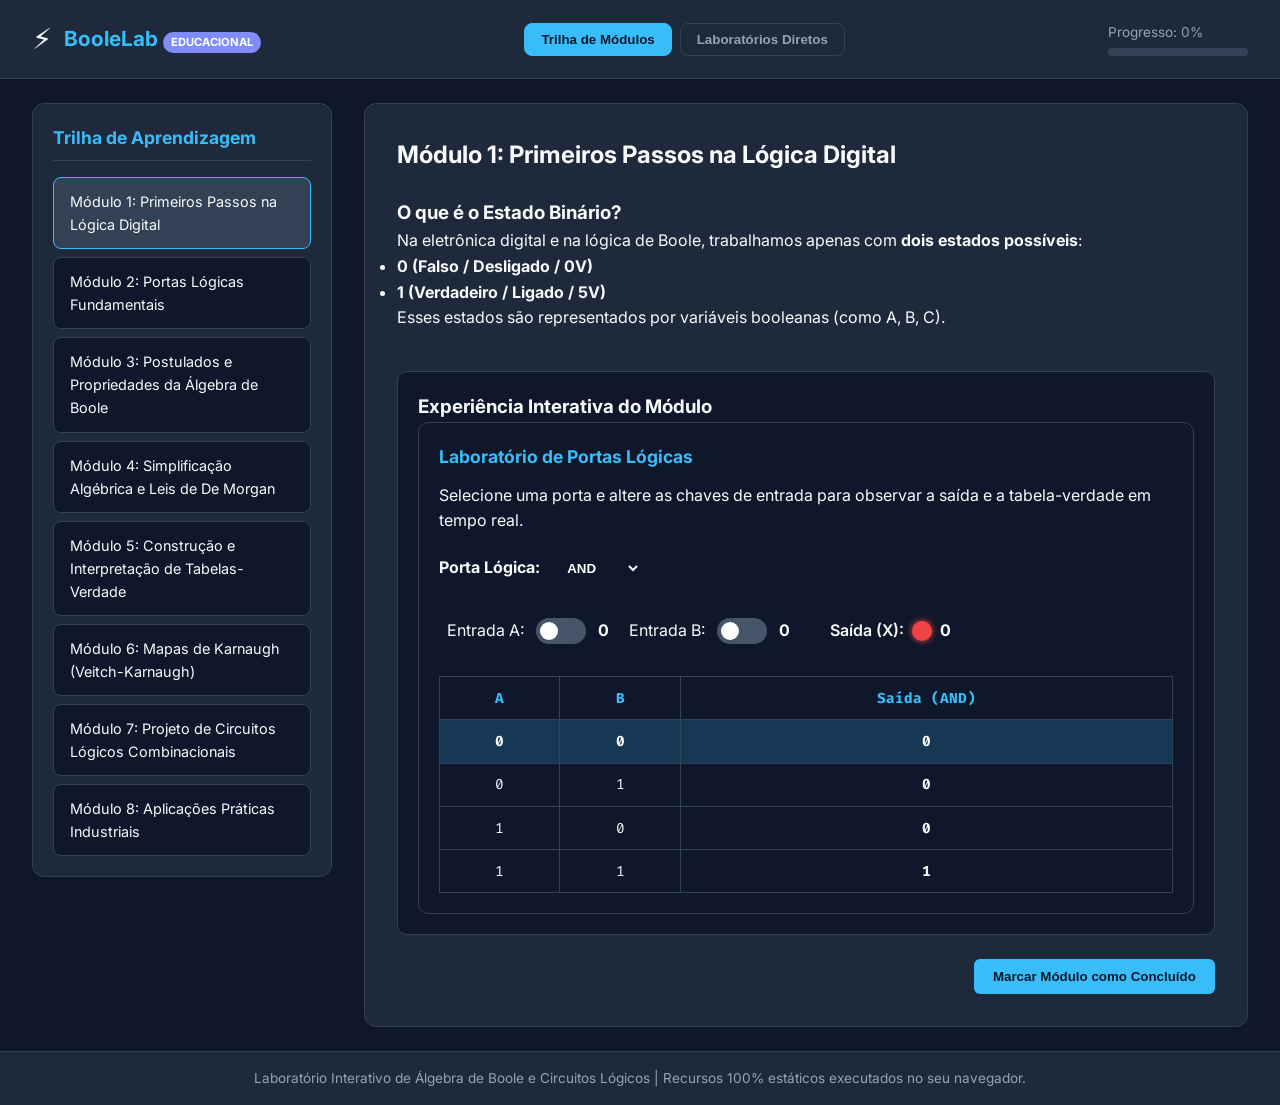
==== index.html @ 73f4a409 "fix: move arquivos para a raiz do repositorio" ====
<!DOCTYPE html>
<html lang="pt-BR">
<head>
  <meta charset="UTF-8">
  <meta name="viewport" content="width=device-width, initial-scale=1.0">
  <title>Laboratório Interativo de Álgebra de Boole e Circuitos Lógicos</title>
  <link rel="stylesheet" href="css/main.css">
  <link rel="stylesheet" href="css/components.css">
  <link rel="stylesheet" href="css/lab.css">
  <link rel="preconnect" href="https://fonts.googleapis.com">
  <link href="https://fonts.googleapis.com/css2?family=Fira+Code:wght@400;600&family=Inter:wght@300;400;600;700&display=swap" rel="stylesheet">
</head>
<body>
  <header class="app-header">
    <div class="logo-container">
      <span class="logo-icon">⚡</span>
      <h1>BooleLab <span class="badge-beta">Educacional</span></h1>
    </div>
    <nav class="top-nav">
      <button id="nav-modules-btn" class="nav-btn active">Trilha de Módulos</button>
      <button id="nav-labs-btn" class="nav-btn">Laboratórios Diretos</button>
    </nav>
    <div class="progress-bar-header">
      <span id="progress-text">Progresso: 0%</span>
      <div class="progress-track">
        <div id="progress-fill" class="progress-fill" style="width: 0%;"></div>
      </div>
    </div>
  </header>

  <main class="app-container">
    <!-- VISÃO 1: TRILHA DE MÓDULOS -->
    <section id="view-modules" class="view-section active">
      <aside class="sidebar-modules">
        <h2>Trilha de Aprendizagem</h2>
        <ul id="module-list" class="module-list">
          <!-- Gerado dinamicamente pelo JS -->
        </ul>
      </aside>

      <article class="content-module" id="module-display">
        <!-- Conteúdo do Módulo Ativo carregado dinamicamente -->
      </article>
    </section>

    <!-- VISÃO 2: LABORATÓRIOS DIRETOS -->
    <section id="view-labs" class="view-section">
      <nav class="lab-tabs">
        <button class="lab-tab-btn active" data-lab="gates">Portas Lógicas</button>
        <button class="lab-tab-btn" data-lab="truth">Tabela-Verdade</button>
        <button class="lab-tab-btn" data-lab="simplifier">Simplificador</button>
        <button class="lab-tab-btn" data-lab="kmap">Mapa de Karnaugh</button>
        <button class="lab-tab-btn" data-lab="circuit">Visualizador de Circuitos</button>
        <button class="lab-tab-btn" data-lab="reservoir">Reservatório de Água</button>
        <button class="lab-tab-btn" data-lab="priority">Prioridade de Máquinas</button>
      </nav>

      <div id="lab-container" class="lab-content-area">
        <!-- Renderização dinâmica do laboratório selecionado -->
      </div>
    </section>
  </main>

  <footer class="app-footer">
    <p>Laboratório Interativo de Álgebra de Boole e Circuitos Lógicos | Recursos 100% estáticos executados no seu navegador.</p>
  </footer>

  <!-- Scripts do Motor Lógico e Dados -->
  <script src="js/logic-engine.js"></script>
  <script src="js/kmap-engine.js"></script>
  <script src="js/progress.js"></script>
  <script src="js/course-data.js"></script>

  <!-- Scripts de Laboratórios Específicos -->
  <script src="js/labs/gates-lab.js"></script>
  <script src="js/labs/truth-builder.js"></script>
  <script src="js/labs/simplifier.js"></script>
  <script src="js/labs/kmap-lab.js"></script>
  <script src="js/labs/circuit-builder.js"></script>
  <script src="js/labs/reservoir-sim.js"></script>
  <script src="js/labs/priority-sim.js"></script>

  <!-- Script Principal da Aplicação -->
  <script src="js/app.js"></script>
</body>
</html>
---- css/main.css ----
:root {
  --bg-dark: #0f172a;
  --bg-card: #1e293b;
  --bg-hover: #334155;
  --primary: #38bdf8;
  --primary-hover: #0284c7;
  --secondary: #818cf8;
  --accent-green: #22c55e;
  --accent-red: #ef4444;
  --text-main: #f8fafc;
  --text-muted: #94a3b8;
  --border-color: #334155;
  --font-sans: 'Inter', system-ui, -apple-system, sans-serif;
  --font-code: 'Fira Code', monospace;
}

* {
  box-sizing: border-box;
  margin: 0;
  padding: 0;
}

body {
  background-color: var(--bg-dark);
  color: var(--text-main);
  font-family: var(--font-sans);
  line-height: 1.6;
  min-height: 100vh;
  display: flex;
  flex-direction: column;
}

.app-header {
  background-color: var(--bg-card);
  border-bottom: 1px solid var(--border-color);
  padding: 1rem 2rem;
  display: flex;
  align-items: center;
  justify-content: space-between;
  flex-wrap: wrap;
  gap: 1rem;
}

.logo-container {
  display: flex;
  align-items: center;
  gap: 0.75rem;
}

.logo-icon {
  font-size: 1.8rem;
}

.logo-container h1 {
  font-size: 1.3rem;
  font-weight: 700;
  color: var(--primary);
}

.badge-beta {
  font-size: 0.7rem;
  background-color: var(--secondary);
  color: #fff;
  padding: 0.2rem 0.5rem;
  border-radius: 12px;
  text-transform: uppercase;
}

.top-nav {
  display: flex;
  gap: 0.5rem;
}

.nav-btn {
  background: transparent;
  border: 1px solid var(--border-color);
  color: var(--text-muted);
  padding: 0.5rem 1rem;
  border-radius: 8px;
  cursor: pointer;
  font-weight: 600;
  transition: all 0.2s ease;
}

.nav-btn:hover, .nav-btn.active {
  background-color: var(--primary);
  color: #0f172a;
  border-color: var(--primary);
}

.progress-bar-header {
  display: flex;
  flex-direction: column;
  gap: 0.3rem;
  font-size: 0.85rem;
  color: var(--text-muted);
}

.progress-track {
  width: 140px;
  height: 8px;
  background-color: var(--border-color);
  border-radius: 4px;
  overflow: hidden;
}

.progress-fill {
  height: 100%;
  background: linear-gradient(90deg, var(--primary), var(--accent-green));
  transition: width 0.3s ease;
}

.app-container {
  flex: 1;
  padding: 1.5rem 2rem;
  max-width: 1400px;
  margin: 0 auto;
  width: 100%;
}

.view-section {
  display: none;
}

.view-section.active {
  display: flex;
  gap: 2rem;
}

#view-modules {
  display: none;
}

#view-modules.active {
  display: grid;
  grid-template-columns: 300px 1fr;
}

.sidebar-modules {
  background-color: var(--bg-card);
  border-radius: 12px;
  padding: 1.25rem;
  border: 1px solid var(--border-color);
  height: fit-content;
}

.sidebar-modules h2 {
  font-size: 1.1rem;
  margin-bottom: 1rem;
  color: var(--primary);
  border-bottom: 1px solid var(--border-color);
  padding-bottom: 0.5rem;
}

.module-list {
  list-style: none;
  display: flex;
  flex-direction: column;
  gap: 0.5rem;
}

.module-item {
  padding: 0.75rem 1rem;
  border-radius: 8px;
  background-color: var(--bg-dark);
  border: 1px solid var(--border-color);
  cursor: pointer;
  font-size: 0.9rem;
  display: flex;
  align-items: center;
  justify-content: space-between;
  transition: all 0.2s ease;
}

.module-item:hover, .module-item.active {
  border-color: var(--primary);
  background-color: var(--bg-hover);
}

.module-item.completed::after {
  content: "✓";
  color: var(--accent-green);
  font-weight: bold;
}

.content-module {
  background-color: var(--bg-card);
  border-radius: 12px;
  padding: 2rem;
  border: 1px solid var(--border-color);
  display: flex;
  flex-direction: column;
  gap: 1.5rem;
}

.app-footer {
  text-align: center;
  padding: 1rem;
  font-size: 0.85rem;
  color: var(--text-muted);
  border-top: 1px solid var(--border-color);
  background-color: var(--bg-card);
}

@media (max-width: 900px) {
  #view-modules.active {
    grid-template-columns: 1fr;
  }
}
---- css/components.css ----
/* Cartões, botões e controles interativos */
.card-box {
  background-color: var(--bg-dark);
  border: 1px solid var(--border-color);
  border-radius: 10px;
  padding: 1.25rem;
}

.card-title {
  color: var(--primary);
  font-size: 1.1rem;
  margin-bottom: 0.75rem;
}

/* Switches para entradas lógicas */
.switch-container {
  display: inline-flex;
  align-items: center;
  gap: 0.75rem;
  margin: 0.5rem;
}

.switch {
  position: relative;
  display: inline-block;
  width: 50px;
  height: 26px;
}

.switch input {
  opacity: 0;
  width: 0;
  height: 0;
}

.slider {
  position: absolute;
  cursor: pointer;
  top: 0; left: 0; right: 0; bottom: 0;
  background-color: #475569;
  transition: .3s;
  border-radius: 26px;
}

.slider:before {
  position: absolute;
  content: "";
  height: 18px;
  width: 18px;
  left: 4px;
  bottom: 4px;
  background-color: white;
  transition: .3s;
  border-radius: 50%;
}

input:checked + .slider {
  background-color: var(--accent-green);
}

input:checked + .slider:before {
  transform: translateX(24px);
}

/* Indicador LED de saída */
.led-indicator {
  display: inline-flex;
  align-items: center;
  gap: 0.5rem;
  font-weight: 600;
}

.led-light {
  width: 20px;
  height: 20px;
  border-radius: 50%;
  background-color: #334155;
  box-shadow: inset 0 0 4px rgba(0,0,0,0.8);
  transition: all 0.3s ease;
}

.led-light.on {
  background-color: var(--accent-green);
  box-shadow: 0 0 12px var(--accent-green);
}

.led-light.off {
  background-color: var(--accent-red);
  box-shadow: 0 0 6px var(--accent-red);
}

/* Tabelas estilizadas */
.truth-table-styled {
  width: 100%;
  border-collapse: collapse;
  margin-top: 1rem;
  font-family: var(--font-code);
  font-size: 0.9rem;
}

.truth-table-styled th, .truth-table-styled td {
  border: 1px solid var(--border-color);
  padding: 0.6rem;
  text-align: center;
}

.truth-table-styled th {
  background-color: var(--bg-dark);
  color: var(--primary);
}

.truth-table-styled tr.highlight-row {
  background-color: rgba(56, 189, 248, 0.2);
  font-weight: bold;
}

.btn-action {
  background-color: var(--primary);
  color: #0f172a;
  border: none;
  padding: 0.6rem 1.2rem;
  border-radius: 6px;
  font-weight: 600;
  cursor: pointer;
  transition: background-color 0.2s;
}

.btn-action:hover {
  background-color: var(--primary-hover);
}
---- css/lab.css ----
/* Estilos específicos dos laboratórios interativos */
.lab-tabs {
  display: flex;
  gap: 0.5rem;
  border-bottom: 1px solid var(--border-color);
  padding-bottom: 0.5rem;
  margin-bottom: 1.5rem;
  overflow-x: auto;
}

.lab-tab-btn {
  background: var(--bg-card);
  border: 1px solid var(--border-color);
  color: var(--text-muted);
  padding: 0.6rem 1.2rem;
  border-radius: 8px;
  cursor: pointer;
  white-space: nowrap;
}

.lab-tab-btn.active {
  background-color: var(--primary);
  color: #0f172a;
  font-weight: 600;
}

.lab-content-area {
  background-color: var(--bg-card);
  border-radius: 12px;
  padding: 1.5rem;
  border: 1px solid var(--border-color);
}

/* Estilo do Mapa de Karnaugh */
.kmap-grid {
  display: inline-grid;
  gap: 2px;
  background-color: var(--border-color);
  padding: 2px;
  border-radius: 6px;
  margin: 1rem 0;
}

.kmap-cell {
  background-color: var(--bg-dark);
  width: 50px;
  height: 50px;
  display: flex;
  align-items: center;
  justify-content: center;
  font-family: var(--font-code);
  font-weight: bold;
  cursor: pointer;
  user-select: none;
}

.kmap-cell:hover {
  background-color: var(--bg-hover);
}

.kmap-header-cell {
  background-color: #1e293b;
  color: var(--primary);
  font-size: 0.8rem;
  font-family: var(--font-code);
}

/* Animação do Reservatório de Água */
.reservoir-container {
  display: flex;
  gap: 2rem;
  align-items: flex-end;
  justify-content: center;
  padding: 2rem;
  background-color: var(--bg-dark);
  border-radius: 12px;
}

.water-tank {
  width: 140px;
  height: 180px;
  border: 4px solid #64748b;
  border-top: none;
  border-radius: 0 0 10px 10px;
  position: relative;
  background-color: rgba(255,255,255,0.02);
  display: flex;
  align-items: flex-end;
}

.water-level {
  width: 100%;
  background-color: #0284c7;
  transition: height 0.5s ease-in-out;
  opacity: 0.8;
}

.sensor-dot {
  position: absolute;
  right: -12px;
  width: 16px;
  height: 16px;
  border-radius: 50%;
  background-color: #475569;
  border: 2px solid #fff;
}

.sensor-dot.active {
  background-color: var(--accent-green);
  box-shadow: 0 0 8px var(--accent-green);
}
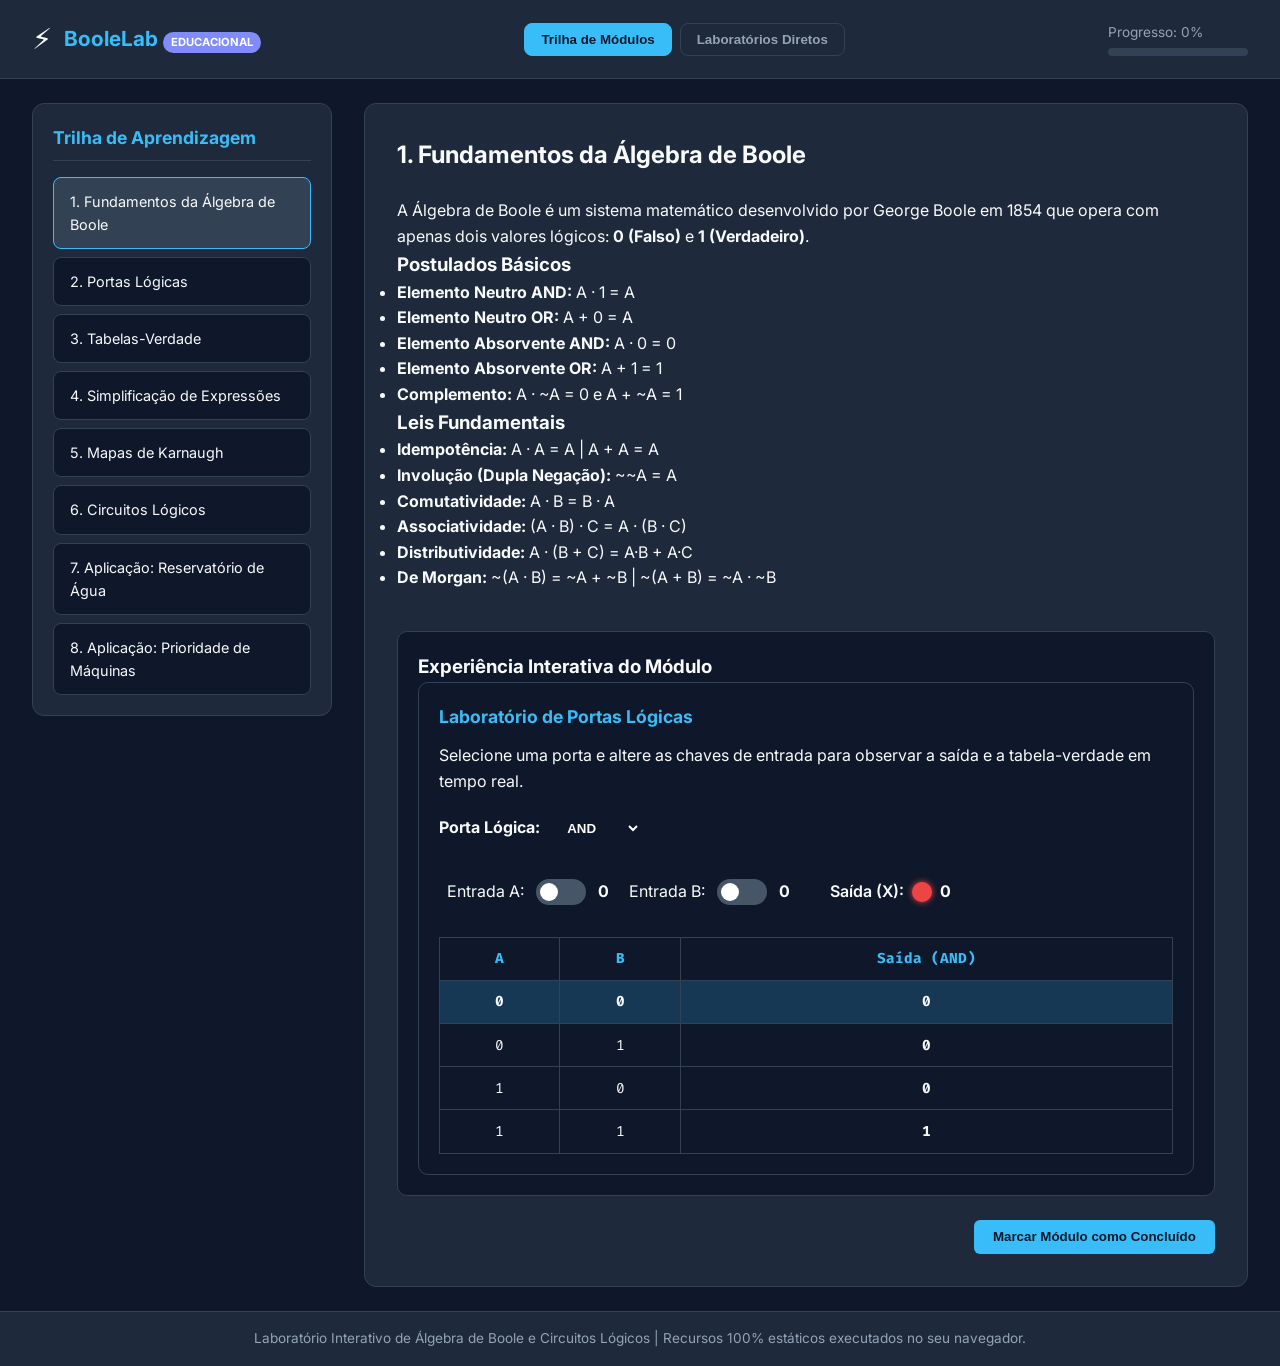
==== commit dfbef0b8: "fix: corrige renderização dos módulos e lógica booleana" ====
--- a/index.html
+++ b/index.html
@@ -16,9 +16,9 @@
       <span class="logo-icon">⚡</span>
       <h1>BooleLab <span class="badge-beta">Educacional</span></h1>
     </div>
-    <nav class="top-nav">
-      <button id="nav-modules-btn" class="nav-btn active">Trilha de Módulos</button>
-      <button id="nav-labs-btn" class="nav-btn">Laboratórios Diretos</button>
+    <nav class="top-nav" role="navigation" aria-label="Navegação principal">
+      <button id="nav-modules-btn" class="nav-btn active" aria-pressed="true" aria-label="Ver trilha de módulos">Trilha de Módulos</button>
+      <button id="nav-labs-btn" class="nav-btn" aria-pressed="false" aria-label="Ver laboratórios diretos">Laboratórios Diretos</button>
     </nav>
     <div class="progress-bar-header">
       <span id="progress-text">Progresso: 0%</span>
@@ -45,17 +45,17 @@
 
     <!-- VISÃO 2: LABORATÓRIOS DIRETOS -->
     <section id="view-labs" class="view-section">
-      <nav class="lab-tabs">
-        <button class="lab-tab-btn active" data-lab="gates">Portas Lógicas</button>
-        <button class="lab-tab-btn" data-lab="truth">Tabela-Verdade</button>
-        <button class="lab-tab-btn" data-lab="simplifier">Simplificador</button>
-        <button class="lab-tab-btn" data-lab="kmap">Mapa de Karnaugh</button>
-        <button class="lab-tab-btn" data-lab="circuit">Visualizador de Circuitos</button>
-        <button class="lab-tab-btn" data-lab="reservoir">Reservatório de Água</button>
-        <button class="lab-tab-btn" data-lab="priority">Prioridade de Máquinas</button>
+      <nav class="lab-tabs" role="tablist" aria-label="Seleção de laboratório">
+        <button class="lab-tab-btn active" data-lab="gates" role="tab" aria-selected="true" aria-controls="lab-container">Portas Lógicas</button>
+        <button class="lab-tab-btn" data-lab="truth" role="tab" aria-selected="false" aria-controls="lab-container">Tabela-Verdade</button>
+        <button class="lab-tab-btn" data-lab="simplifier" role="tab" aria-selected="false" aria-controls="lab-container">Simplificador</button>
+        <button class="lab-tab-btn" data-lab="kmap" role="tab" aria-selected="false" aria-controls="lab-container">Mapa de Karnaugh</button>
+        <button class="lab-tab-btn" data-lab="circuit" role="tab" aria-selected="false" aria-controls="lab-container">Visualizador de Circuitos</button>
+        <button class="lab-tab-btn" data-lab="reservoir" role="tab" aria-selected="false" aria-controls="lab-container">Reservatório de Água</button>
+        <button class="lab-tab-btn" data-lab="priority" role="tab" aria-selected="false" aria-controls="lab-container">Prioridade de Máquinas</button>
       </nav>
 
-      <div id="lab-container" class="lab-content-area">
+      <div id="lab-container" class="lab-content-area" role="region" aria-label="Área do laboratório ativo">
         <!-- Renderização dinâmica do laboratório selecionado -->
       </div>
     </section>
--- a/css/components.css
+++ b/css/components.css
@@ -127,4 +127,35 @@
 
 .btn-action:hover {
   background-color: var(--primary-hover);
-}+}
+
+/* ── Acessibilidade: foco visível ──────────────────────────────────────────── */
+/* Foco para todos os controles interativos */
+.btn-action:focus-visible,
+.nav-btn:focus-visible,
+.lab-tab-btn:focus-visible,
+select:focus-visible,
+input[type="text"]:focus-visible,
+input[type="checkbox"]:focus-visible {
+  outline: 3px solid var(--primary);
+  outline-offset: 2px;
+}
+
+/* Foco para itens da lista de módulos */
+.module-item:focus-visible {
+  outline: 3px solid var(--primary);
+  outline-offset: 2px;
+  border-color: var(--primary);
+}
+
+/* Foco para células do KMap */
+.kmap-cell[data-key]:focus-visible {
+  outline: 3px solid var(--primary);
+  outline-offset: -2px;
+}
+
+/* Garantia de foco visível para qualquer elemento focável não coberto acima */
+:focus-visible {
+  outline: 3px solid var(--primary);
+  outline-offset: 2px;
+}
--- a/css/lab.css
+++ b/css/lab.css
@@ -108,4 +108,48 @@
 .sensor-dot.active {
   background-color: var(--accent-green);
   box-shadow: 0 0 8px var(--accent-green);
-}+}
+
+/* Célula do KMap com valor 1 */
+.kmap-cell-one {
+  background-color: rgba(34, 197, 94, 0.25);
+  color: var(--accent-green);
+  font-weight: bold;
+}
+
+.kmap-cell-one:hover {
+  background-color: rgba(34, 197, 94, 0.4);
+}
+
+/* ── Responsividade mobile ──────────────────────────────────────────────────── */
+@media (max-width: 600px) {
+  .lab-tabs {
+    gap: 0.25rem;
+  }
+
+  .lab-tab-btn {
+    padding: 0.4rem 0.7rem;
+    font-size: 0.8rem;
+  }
+
+  .kmap-grid {
+    font-size: 0.8rem;
+  }
+
+  .kmap-cell {
+    width: 40px;
+    height: 40px;
+    font-size: 0.85rem;
+  }
+
+  .reservoir-container {
+    flex-direction: column;
+    align-items: center;
+    padding: 1rem;
+  }
+
+  /* SVG do circuito já usa viewBox — apenas garante que não transborde */
+  #circuit-svg {
+    min-width: 0 !important;
+  }
+}
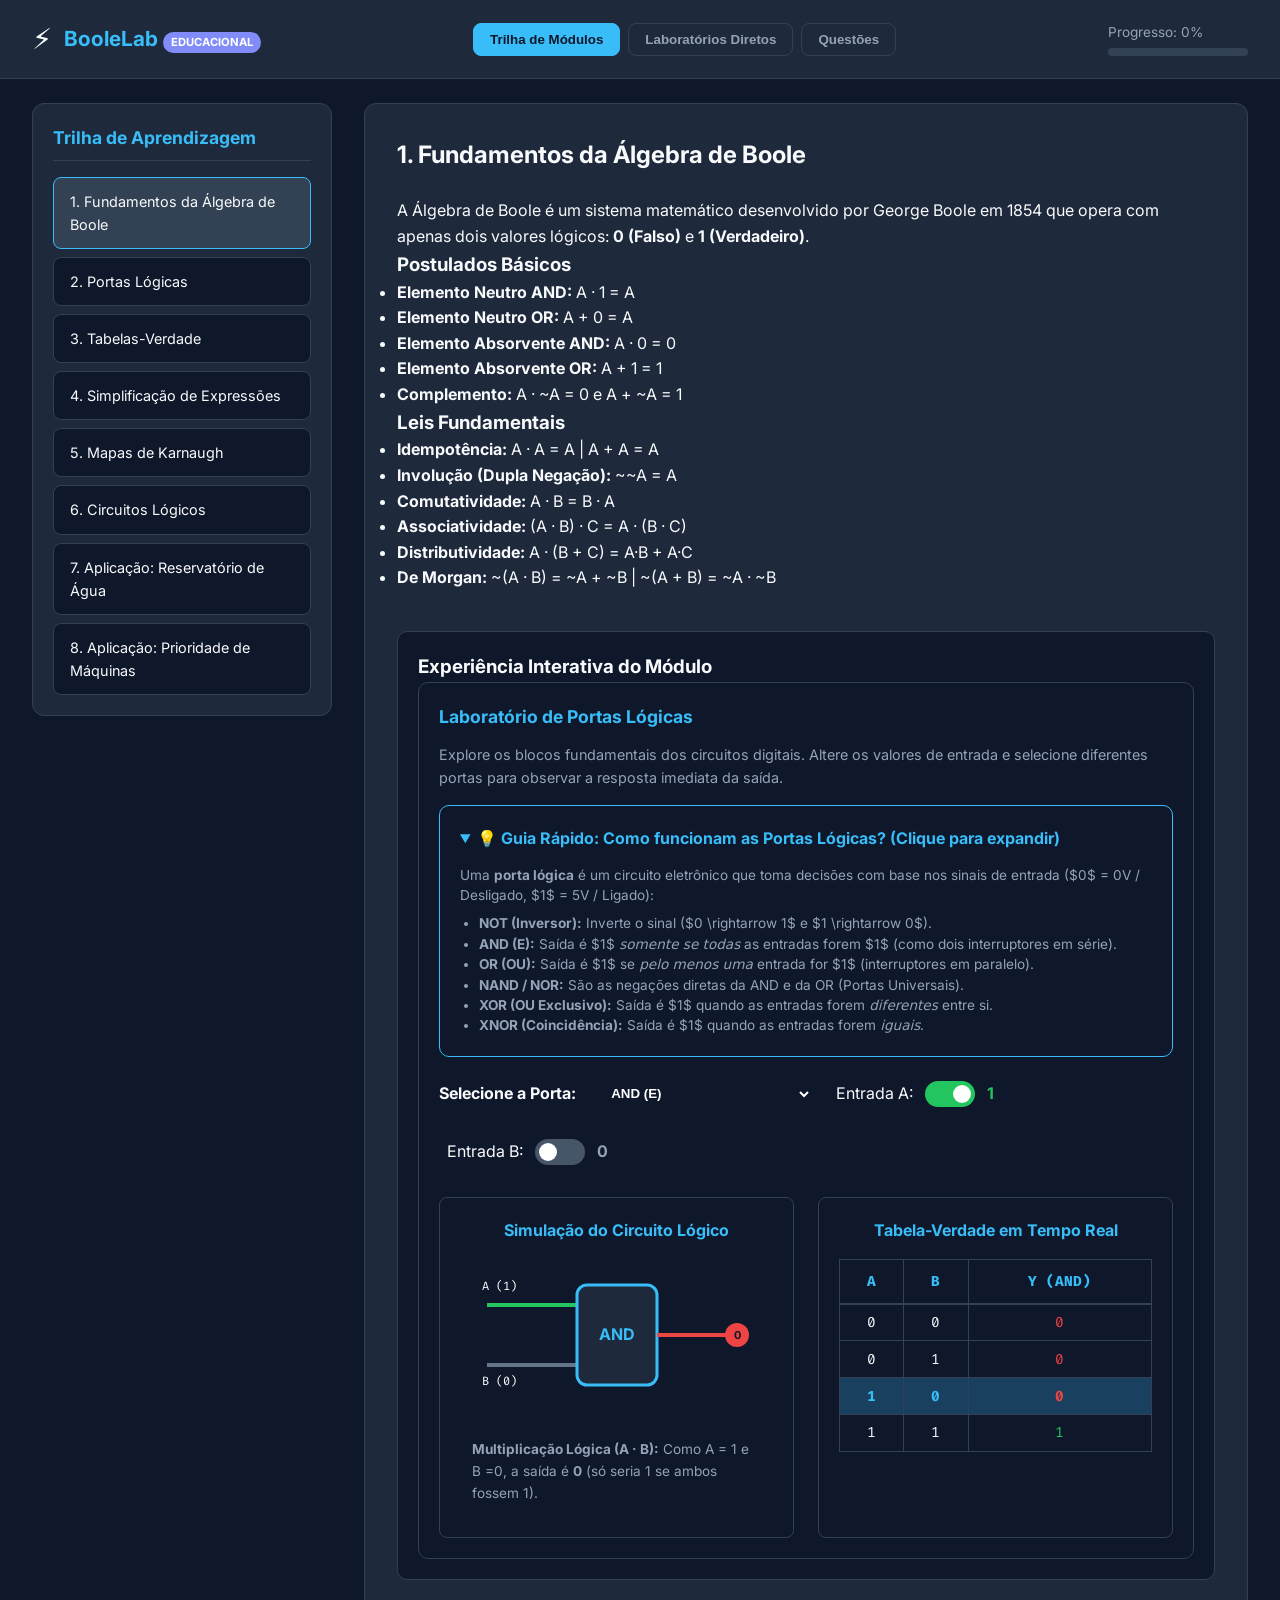
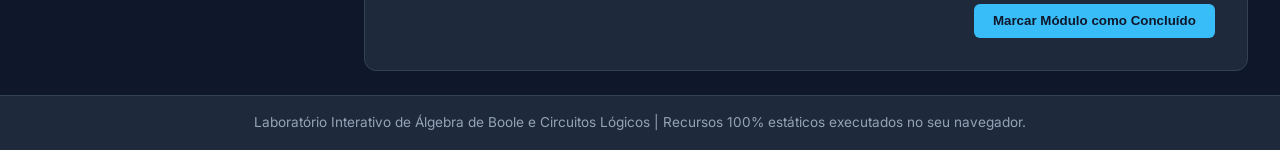
==== commit 3d037051: "feat: integrar area de questoes e mapas de Karnaugh" ====
--- a/index.html
+++ b/index.html
@@ -19,6 +19,7 @@
     <nav class="top-nav" role="navigation" aria-label="Navegação principal">
       <button id="nav-modules-btn" class="nav-btn active" aria-pressed="true" aria-label="Ver trilha de módulos">Trilha de Módulos</button>
       <button id="nav-labs-btn" class="nav-btn" aria-pressed="false" aria-label="Ver laboratórios diretos">Laboratórios Diretos</button>
+      <button id="nav-questions-btn" class="nav-btn" aria-pressed="false" aria-label="Ver questões práticas">Questões</button>
     </nav>
     <div class="progress-bar-header">
       <span id="progress-text">Progresso: 0%</span>
@@ -59,6 +60,11 @@
         <!-- Renderização dinâmica do laboratório selecionado -->
       </div>
     </section>
+
+    <!-- VISÃO 3: QUESTÕES PRÁTICAS -->
+    <section id="view-questions" class="view-section">
+      <div id="projects-container" role="region" aria-label="Área de questões práticas"></div>
+    </section>
   </main>
 
   <footer class="app-footer">
@@ -79,6 +85,7 @@
   <script src="js/labs/circuit-builder.js"></script>
   <script src="js/labs/reservoir-sim.js"></script>
   <script src="js/labs/priority-sim.js"></script>
+  <script src="js/labs/projects-lab.js"></script>
 
   <!-- Script Principal da Aplicação -->
   <script src="js/app.js"></script>
--- a/css/components.css
+++ b/css/components.css
@@ -159,3 +159,50 @@
   outline: 3px solid var(--primary);
   outline-offset: 2px;
 }
+/* Estilização dos Botões de Abas dos Laboratórios Diretos */
+.lab-tabs-nav, 
+.lab-tabs-container,
+#view-labs .lab-tabs,
+div[data-lab-tabs] {
+  display: flex;
+  flex-wrap: wrap;
+  gap: 0.5rem;
+  margin-bottom: 1.5rem;
+}
+
+/* Botão individual do laboratório */
+button.lab-tab-btn,
+.lab-tab-btn {
+  background-color: #1e293b !important;
+  color: #94a3b8 !important;
+  border: 1px solid #334155 !important;
+  padding: 0.65rem 1.1rem !important;
+  border-radius: 8px !important;
+  font-size: 0.88rem !important;
+  font-weight: 600 !important;
+  font-family: inherit !important;
+  cursor: pointer !important;
+  transition: all 0.2s ease-in-out !important;
+  display: inline-flex !important;
+  align-items: center !important;
+  justify-content: center !important;
+  box-shadow: 0 2px 4px rgba(0, 0, 0, 0.2) !important;
+}
+
+/* Estado de Hover (passar o mouse) */
+button.lab-tab-btn:hover,
+.lab-tab-btn:hover {
+  background-color: #334155 !important;
+  color: #38bdf8 !important;
+  border-color: #38bdf8 !important;
+  transform: translateY(-1px) !important;
+}
+
+/* Estado Ativo (aba selecionada) */
+button.lab-tab-btn.active,
+.lab-tab-btn.active {
+  background-color: rgba(56, 189, 248, 0.15) !important;
+  color: #38bdf8 !important;
+  border-color: #38bdf8 !important;
+  box-shadow: 0 0 12px rgba(56, 189, 248, 0.25) !important;
+}
--- a/css/lab.css
+++ b/css/lab.css
@@ -1,155 +1,216 @@
-/* Estilos específicos dos laboratórios interativos */
-.lab-tabs {
-  display: flex;
-  gap: 0.5rem;
-  border-bottom: 1px solid var(--border-color);
-  padding-bottom: 0.5rem;
-  margin-bottom: 1.5rem;
-  overflow-x: auto;
-}
-
-.lab-tab-btn {
-  background: var(--bg-card);
+/* Layout Acadêmico Oficial do Mapa de Karnaugh */
+.kmap-board-academic {
+  display: inline-flex;
+  flex-direction: column;
+  background: #0f172a;
+  padding: 1.25rem;
+  border-radius: 12px;
   border: 1px solid var(--border-color);
+  box-shadow: 0 10px 25px rgba(0,0,0,0.4);
+  user-select: none;
+}
+
+/* Linhas do Topo e Fundo */
+.kmap-top-row, .kmap-bottom-row {
+  display: flex;
+  align-items: center;
+  height: 36px;
+}
+
+.kmap-corner-spacer {
+  width: 40px;
+}
+
+.kmap-corner-spacer-small {
+  width: 40px;
+}
+
+/* Topo: B */
+.kmap-top-row .bracket-dash {
+  width: 166px;
+  color: #ef4444;
+  font-size: 1.5rem;
+  font-family: var(--font-code);
+  font-weight: bold;
+  text-align: center;
+}
+
+.kmap-top-row .bracket-var {
+  width: 166px;
+  color: #38bdf8;
+  font-size: 1.2rem;
+  font-family: var(--font-code);
+  font-weight: bold;
+  text-align: center;
+  border-bottom: 3px solid #38bdf8;
+  height: 24px;
+  line-height: 20px;
+}
+
+/* Fundo: D */
+.kmap-bottom-row .bracket-dash {
+  width: 83px;
+  color: #ef4444;
+  font-size: 1.5rem;
+  font-family: var(--font-code);
+  font-weight: bold;
+  text-align: center;
+}
+
+.kmap-bottom-row .bracket-var {
+  width: 166px;
+  color: #38bdf8;
+  font-size: 1.2rem;
+  font-family: var(--font-code);
+  font-weight: bold;
+  text-align: center;
+  border-top: 3px solid #38bdf8;
+  height: 24px;
+  line-height: 24px;
+}
+
+/* Estrutura Central (Esquerda e Direita) */
+.kmap-center-row {
+  display: flex;
+  align-items: center;
+}
+
+/* Esquerda: A */
+.kmap-left-col-outer {
+  display: flex;
+  flex-direction: column;
+  width: 40px;
+  align-items: center;
+  justify-content: center;
+  font-family: var(--font-code);
+  font-weight: bold;
+}
+
+.kmap-left-col-outer .bracket-dash {
+  height: 166px;
+  color: #ef4444;
+  font-size: 1.5rem;
+  display: flex;
+  align-items: center;
+  justify-content: center;
+}
+
+.kmap-left-col-outer .bracket-var {
+  height: 166px;
+  color: #38bdf8;
+  font-size: 1.2rem;
+  border-right: 3px solid #38bdf8;
+  display: flex;
+  align-items: center;
+  justify-content: center;
+  width: 100%;
+}
+
+/* Direita: C */
+.kmap-right-col-outer {
+  display: flex;
+  flex-direction: column;
+  width: 40px;
+  align-items: center;
+  justify-content: center;
+  font-family: var(--font-code);
+  font-weight: bold;
+}
+
+.kmap-right-col-outer .bracket-dash {
+  height: 83px;
+  color: #ef4444;
+  font-size: 1.5rem;
+  display: flex;
+  align-items: center;
+  justify-content: center;
+}
+
+.kmap-right-col-outer .bracket-var {
+  height: 166px;
+  color: #38bdf8;
+  font-size: 1.2rem;
+  border-left: 3px solid #38bdf8;
+  display: flex;
+  align-items: center;
+  justify-content: center;
+  width: 100%;
+}
+
+/* Matriz */
+.kmap-matrix-grid {
+  display: grid;
+  gap: 6px;
+  background-color: #334155;
+  padding: 6px;
+  border-radius: 8px;
+}
+
+.grid-4x4 {
+  grid-template-columns: repeat(4, 80px);
+  grid-template-rows: repeat(4, 80px);
+}
+
+.grid-2x4 {
+  grid-template-columns: repeat(4, 80px);
+  grid-template-rows: repeat(2, 80px);
+}
+
+.grid-2x2 {
+  grid-template-columns: repeat(2, 80px);
+  grid-template-rows: repeat(2, 80px);
+}
+
+.kmap-academic-cell {
+  background-color: #1e293b;
+  border-radius: 6px;
+  display: flex;
+  flex-direction: column;
+  align-items: center;
+  justify-content: space-between;
+  padding: 6px 4px;
+  cursor: pointer;
+  transition: all 0.15s ease-in-out;
+  border: 1px solid rgba(255,255,255,0.05);
+}
+
+.kmap-academic-cell:hover {
+  background-color: #334155;
+  border-color: #38bdf8;
+  transform: scale(1.03);
+}
+
+.cell-bin {
+  font-size: 0.65rem;
   color: var(--text-muted);
-  padding: 0.6rem 1.2rem;
-  border-radius: 8px;
-  cursor: pointer;
-  white-space: nowrap;
-}
-
-.lab-tab-btn.active {
-  background-color: var(--primary);
-  color: #0f172a;
-  font-weight: 600;
-}
-
-.lab-content-area {
-  background-color: var(--bg-card);
-  border-radius: 12px;
-  padding: 1.5rem;
-  border: 1px solid var(--border-color);
-}
-
-/* Estilo do Mapa de Karnaugh */
-.kmap-grid {
-  display: inline-grid;
-  gap: 2px;
-  background-color: var(--border-color);
-  padding: 2px;
-  border-radius: 6px;
-  margin: 1rem 0;
-}
-
-.kmap-cell {
-  background-color: var(--bg-dark);
-  width: 50px;
-  height: 50px;
-  display: flex;
-  align-items: center;
-  justify-content: center;
-  font-family: var(--font-code);
-  font-weight: bold;
-  cursor: pointer;
-  user-select: none;
-}
-
-.kmap-cell:hover {
-  background-color: var(--bg-hover);
-}
-
-.kmap-header-cell {
-  background-color: #1e293b;
-  color: var(--primary);
-  font-size: 0.8rem;
-  font-family: var(--font-code);
-}
-
-/* Animação do Reservatório de Água */
-.reservoir-container {
-  display: flex;
-  gap: 2rem;
-  align-items: flex-end;
-  justify-content: center;
-  padding: 2rem;
-  background-color: var(--bg-dark);
-  border-radius: 12px;
-}
-
-.water-tank {
-  width: 140px;
-  height: 180px;
-  border: 4px solid #64748b;
-  border-top: none;
-  border-radius: 0 0 10px 10px;
-  position: relative;
-  background-color: rgba(255,255,255,0.02);
-  display: flex;
-  align-items: flex-end;
-}
-
-.water-level {
-  width: 100%;
-  background-color: #0284c7;
-  transition: height 0.5s ease-in-out;
-  opacity: 0.8;
-}
-
-.sensor-dot {
-  position: absolute;
-  right: -12px;
-  width: 16px;
-  height: 16px;
-  border-radius: 50%;
-  background-color: #475569;
-  border: 2px solid #fff;
-}
-
-.sensor-dot.active {
-  background-color: var(--accent-green);
-  box-shadow: 0 0 8px var(--accent-green);
-}
-
-/* Célula do KMap com valor 1 */
-.kmap-cell-one {
-  background-color: rgba(34, 197, 94, 0.25);
-  color: var(--accent-green);
-  font-weight: bold;
-}
-
-.kmap-cell-one:hover {
-  background-color: rgba(34, 197, 94, 0.4);
-}
-
-/* ── Responsividade mobile ──────────────────────────────────────────────────── */
-@media (max-width: 600px) {
-  .lab-tabs {
-    gap: 0.25rem;
-  }
-
-  .lab-tab-btn {
-    padding: 0.4rem 0.7rem;
-    font-size: 0.8rem;
-  }
-
-  .kmap-grid {
-    font-size: 0.8rem;
-  }
-
-  .kmap-cell {
-    width: 40px;
-    height: 40px;
-    font-size: 0.85rem;
-  }
-
-  .reservoir-container {
-    flex-direction: column;
-    align-items: center;
-    padding: 1rem;
-  }
-
-  /* SVG do circuito já usa viewBox — apenas garante que não transborde */
-  #circuit-svg {
-    min-width: 0 !important;
-  }
-}
+  font-family: var(--font-code);
+}
+
+.cell-num {
+  font-size: 1.6rem;
+  font-weight: bold;
+  font-family: var(--font-code);
+  color: var(--text-muted);
+}
+
+.cell-lit {
+  font-size: 0.72rem;
+  font-family: var(--font-code);
+  color: #64748b;
+}
+
+.kmap-academic-cell.active-cell {
+  background-color: rgba(34, 197, 94, 0.18);
+  border-color: #22c55e;
+  box-shadow: 0 0 12px rgba(34, 197, 94, 0.25);
+}
+
+.kmap-academic-cell.active-cell .cell-num {
+  color: #22c55e;
+  text-shadow: 0 0 8px rgba(34, 197, 94, 0.6);
+}
+
+.kmap-academic-cell.active-cell .cell-lit {
+  color: #86efac;
+  font-weight: bold;
+}
